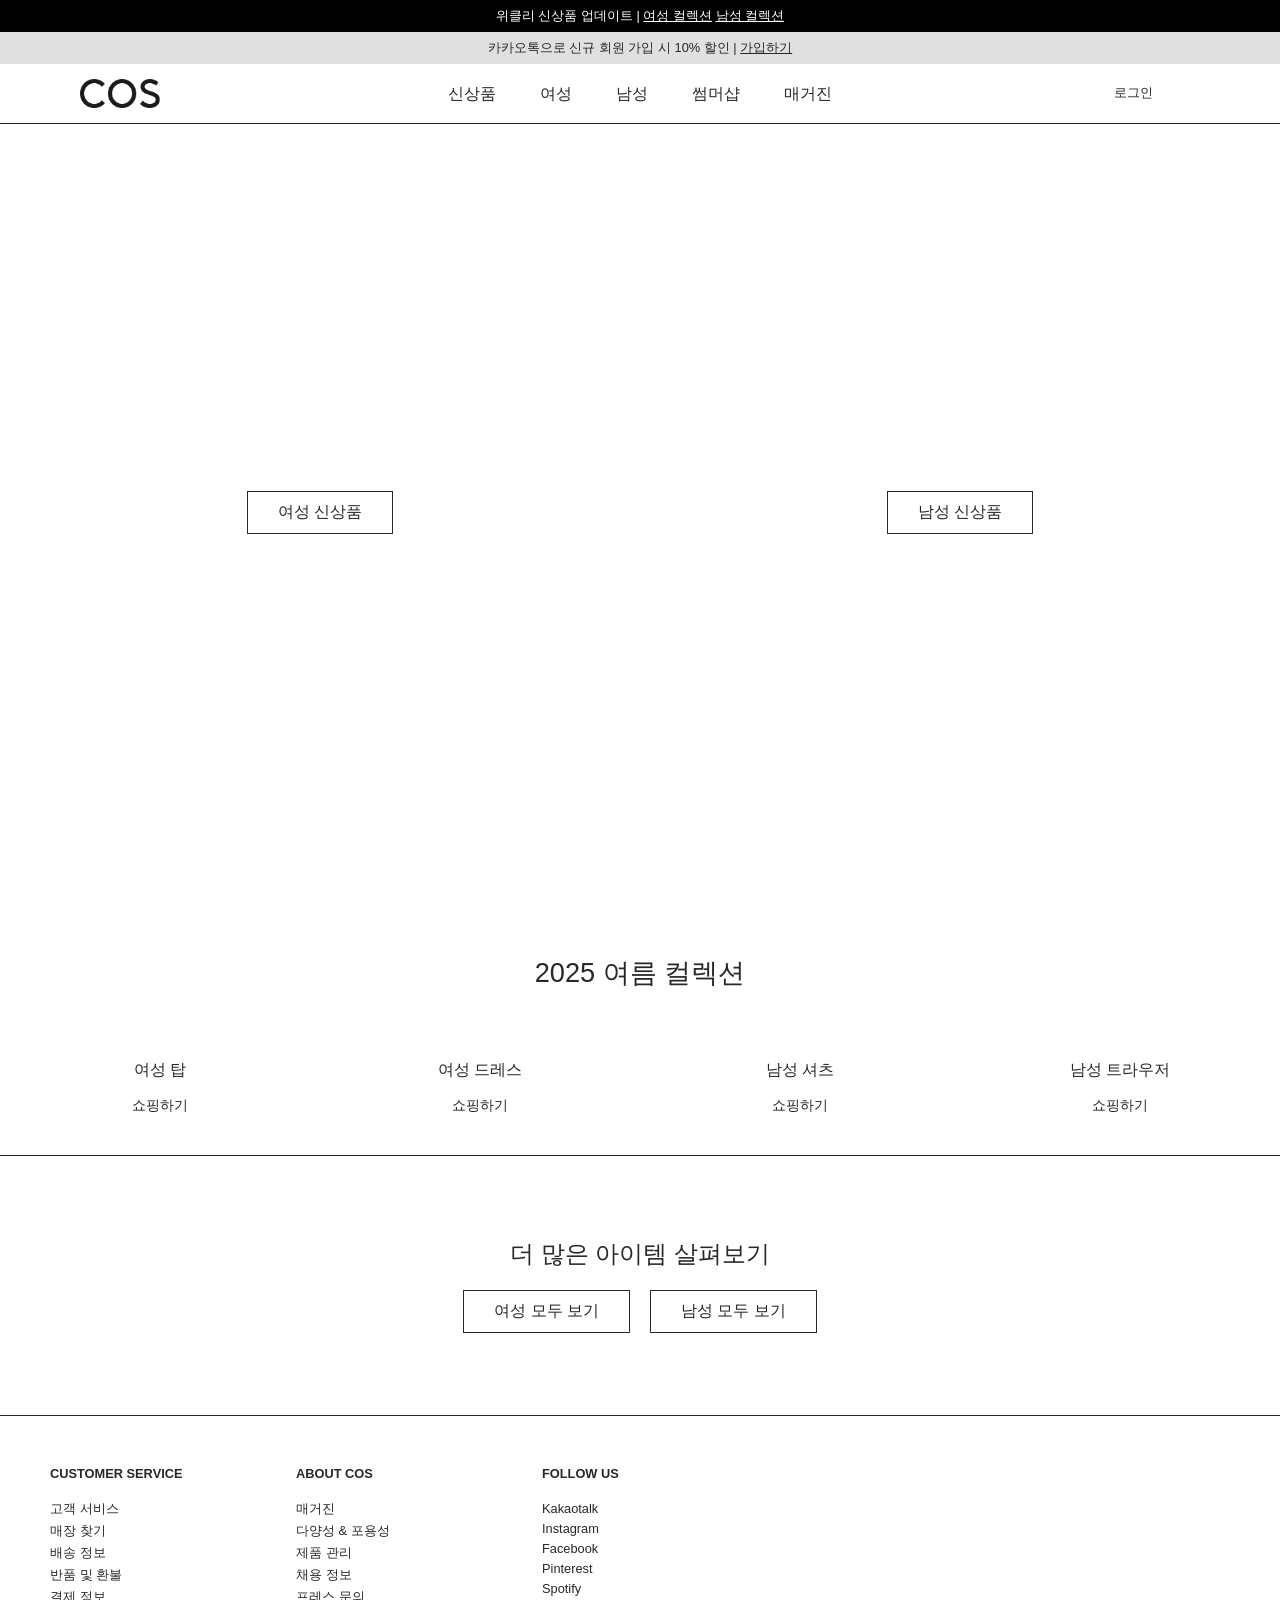
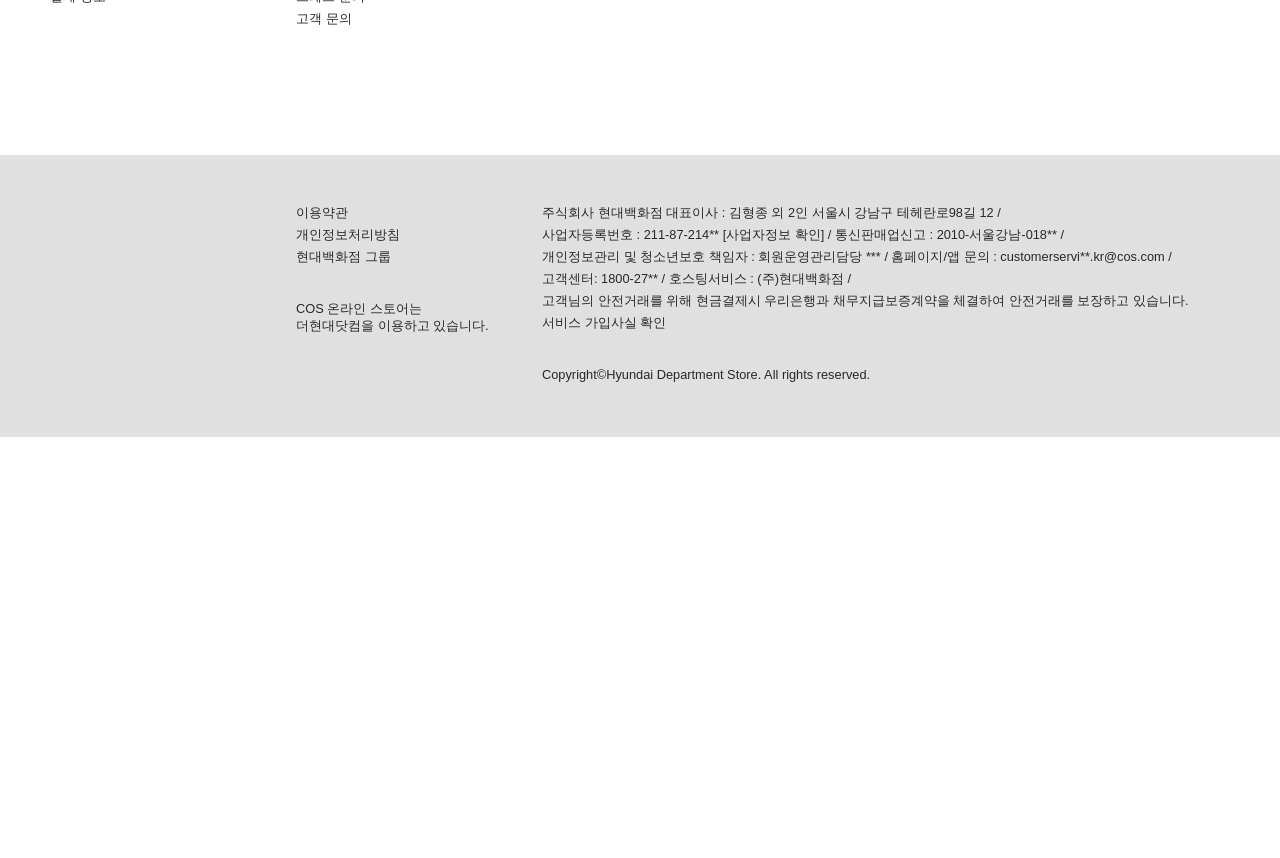
==== public/index.html @ 9f7ac6f8 "deploy" ====
<!DOCTYPE html>
<html lang="ko">
  <head>
    <meta charset="UTF-8" />
    <meta name="viewport" content="width=device-width, initial-scale=1.0" />
    <title>COS 온라인 스토어</title>
    <!-- Css -->
    <link rel="stylesheet" href="./style/style.css" />
    <link rel="stylesheet" href="./style/media.css" />
    <link
      rel="stylesheet"
      href="https://cdn.jsdelivr.net/npm/bootstrap-icons@1.10.3/font/bootstrap-icons.css"
    />
  </head>

  <body>
    <div id="wrap">
      <!-- 헤더 -->
      <header>
        <!-- 띠 배너 영역 -->
        <div id="topnav">
          <div class="topnav_t">
            <span
              >위클리 신상품 업데이트 |
              <a href="#none">여성 컬렉션</a>
              <a href="#none">남성 컬렉션</a></span
            >
            <button class="topnav_t_close"><i class="bi bi-x-lg"></i></button>
          </div>
          <div class="topnav_b">
            <span
              >카카오톡으로 신규 회원 가입 시 10% 할인 |
              <a href="#none">가입하기</a>
            </span>
            <button class="topnav_b_close"><i class="bi bi-x-lg"></i></button>
          </div>
        </div>

        <div id="nav">
          <div class="logo">
            <a href="#"><img src="./img/logo.png" alt="logo" width="94" /></a>
            <h1 class="hidden">코스</h1>
          </div>

          <!-- 메뉴 영역 -->
          <div class="nav">
            <ul>
              <li data-index="0">
                <a href="#none">신상품</a>
              </li>
              <li data-index="1">
                <a href="#none">여성</a>
              </li>
              <li data-index="2">
                <a href="#none">남성</a>
              </li>
              <li data-index="3">
                <a href="#none">썸머샵</a>
              </li>
              <li data-index="4">
                <a href="#none">매거진</a>
              </li>
            </ul>
          </div>

          <!-- 2 depth -->
          <div class="depth2-wrap">
            <div class="depth2" data-index="0">
              <div class="depth2-l">
                <div>
                  <a href="#none">의류</a>
                  <a href="#none">악세사리</a>
                </div>
                <p class="menu_memo">
                  무료배송, 무료반품 혜택과 함께 새로운 상품을 찾아보세요.
                </p>
              </div>
              <div class="depth2-r">
                <a href="#none"
                  ><img src="./img/menubg1.jpg" alt="menubg1" width="300" />
                  <p>COS 신상품을 만나보세요.</p>
                </a>
              </div>
            </div>
            <div class="depth2" data-index="1">
              <div class="depth2-l">
                <div>
                  <a href="#none">드레스</a>
                  <a href="#none">탑</a>
                  <a href="#none">트라우저&점프수트</a>
                  <a href="#none">티셔츠</a>
                  <a href="#none">셔츠&블라우스</a>
                  <a href="#none">진</a>
                  <a href="#none">니트웨어</a>
                  <a href="#none">스커트</a>
                </div>
                <p class="menu_memo">
                  무료배송, 무료반품 혜택과 함께 새로운 상품을 찾아보세요.
                </p>
              </div>
              <div class="depth2-r">
                <a href="#none">
                  <img src="./img/menubg2.jpg" alt="menubg2" width="300" />
                  <p>NEW IN: 여성 신상품</p>
                </a>
              </div>
            </div>
            <div class="depth2" data-index="2">
              <div class="depth2-l">
                <div>
                  <a href="#none">티셔츠</a>
                  <a href="#none">셔츠</a>
                  <a href="#none">트라우저</a>
                  <a href="#none">폴로 셔츠</a>
                  <a href="#none">니트웨어</a>
                  <a href="#none">진</a>
                  <a href="#none">코트 & 재킷</a>
                  <a href="#none">수트 & 테일러링</a>
                </div>
                <p class="menu_memo">
                  무료배송, 무료반품 혜택과 함께 새로운 상품을 찾아보세요.
                </p>
              </div>
              <div class="depth2-r">
                <a href="#none"
                  ><img src="./img/menubg3.jpg" alt="menubg3" width="300" />
                  <p>NEW IN: 남성 신상품</p>
                </a>
              </div>
            </div>
            <div class="depth2" data-index="3">
              <div class="depth2-l">
                <div>
                  <a href="#none">썸머 샵</a>
                  <a href="#none">리넨 컬렉션</a>
                  <a href="#none">여름 악세서리</a>
                </div>
                <p class="menu_memo">
                  무료배송, 무료반품 혜택과 함께 새로운 상품을 찾아보세요.
                </p>
              </div>
              <div class="depth2-r">
                <a href="#none"
                  ><img src="./img/menubg4.jpg" alt="menubg4" width="300" />
                  <p>여름 시즌을 위한 에센셜 스타일</p></a
                >
              </div>
            </div>
            <div class="depth2" data-index="4">
              <div class="depth2-l">
                <div>
                  <a href="#none">최신</a>
                  <a href="#none">스토리</a>
                  <a href="#none">인터뷰</a>
                  <a href="#none">장소</a>
                  <a href="#none">영감</a>
                  <a href="#none">지속가능성</a>
                </div>
                <p class="menu_memo">
                  무료배송, 무료.반품 혜택과 함께 새로운 상품을 찾아보세요
                </p>
              </div>
              <div class="depth2-r">
                <a href="#none"
                  ><img src="./img/menubg5.jpg" alt="menubg5" width="300" />
                  <p>새로운 이야기로 돌아온 COS 매거진</p>
                </a>
              </div>
            </div>
          </div>

          <!-- 글로벌 내비 -->
          <div class="gbnav">
            <a href="#none" class="gbnav-country">배송국가 : </a>
            <a href="#none"><i class="bi bi-search"></i></a>
            <button class="gbnav-login login-open">로그인</button>
            <button class="goprofile">님</button>
            <a href="#none"><i class="bi bi-heart"></i></a>
            <a href="#none"><i class="bi bi-bag"></i></a>
          </div>

          <!-- 모바일 메뉴 버튼 -->
          <button class="mo-button">
            <i class="bi bi-list"></i>
            <h1 class="hidden">메뉴</h1>
          </button>

          <!-- 모바일 메뉴 -->
          <div class="m-nav">
            <ul class="m-depth1">
              <li>
                <a href="#none" class="m-depth1-title">신상품</a>
                <div class="m-depth2-wrap">
                  <ul class="m-depth2">
                    <li><a href="#none">의류</a></li>
                    <li><a href="#none">악세사리</a></li>
                  </ul>
                </div>
              </li>
              <li>
                <a href="#none" class="m-depth1-title">여성</a>
                <div class="m-depth2-wrap">
                  <ul class="m-depth2">
                    <li><a href="#none">드레스</a></li>
                    <li><a href="#none">탑</a></li>
                    <li><a href="#none">트라우저&점프수트</a></li>
                    <li><a href="#none">티셔츠</a></li>
                    <li><a href="#none">셔츠&블라우스</a></li>
                    <li><a href="#none">진</a></li>
                    <li><a href="#none">니트웨어</a></li>
                    <li><a href="#none">스커트</a></li>
                  </ul>
                </div>
              </li>
              <li>
                <a href="#none" class="m-depth1-title">남성</a>
                <div class="m-depth2-wrap">
                  <ul class="m-depth2">
                    <li><a href="#none">티셔츠</a></li>
                    <li><a href="#none">셔츠</a></li>
                    <li><a href="#none">트라우저</a></li>
                    <li><a href="#none">폴로 셔츠</a></li>
                    <li><a href="#none">니트웨어</a></li>
                    <li><a href="#none">진</a></li>
                    <li><a href="#none">코트 & 재킷</a></li>
                    <li><a href="#none">수트 & 테일러링</a></li>
                  </ul>
                </div>
              </li>
              <li>
                <a href="#none" class="m-depth1-title">썸머샵</a>
                <div class="m-depth2-wrap">
                  <ul class="m-depth2">
                    <li><a href="#none">썸머 샵</a></li>
                    <li><a href="#none">리넨 컬렉션</a></li>
                    <li><a href="#none">여름 악세서리</a></li>
                  </ul>
                </div>
              </li>
              <li>
                <a href="#none" class="m-depth1-title">매거진</a>
                <div class="m-depth2-wrap">
                  <ul class="m-depth2">
                    <li><a href="#none">최신</a></li>
                    <li><a href="#none">스토리</a></li>
                    <li><a href="#none">인터뷰</a></li>
                    <li><a href="#none">장소</a></li>
                    <li><a href="#none">영감</a></li>
                    <li><a href="#none">지속가능성</a></li>
                  </ul>
                </div>
              </li>
            </ul>

            <ul class="m-gbnav-dep2">
              <li>
                <button class="m-login login-open">로그인</button>
                <button class="m-goprofile">님</button>
              </li>
              <li class="m-country-wrap">
                <a href="#none" class="m-country">배송국가 : </a>
              </li>
            </ul>
          </div>
        </div>
      </header>

      <!-- 섹션 -->
      <section>
        <div class="section-wrap">
          <div class="female">
            <a href="#none">여성 신상품</a>
          </div>
          <div class="male">
            <a href="#none">남성 신상품</a>
          </div>
        </div>
      </section>

      <!-- 아티클 -->
      <article>
        <div id="article_t">
          <span>2025 여름 컬렉션</span>
        </div>
        <div id="article_m">
          <a href="#none">
            <img src="./img/article1.jpg" alt="article1" width="400" />
            <span class="at_name">여성 탑</span>
            <span class="at_shopping">쇼핑하기</span>
          </a>
          <a href="#none">
            <img src="./img/article2.jpg" alt="article2" width="400" />
            <span class="at_name">여성 드레스</span>
            <span class="at_shopping">쇼핑하기</span>
          </a>
          <a href="#none">
            <img src="./img/article3.jpg" alt="article3" width="400" />
            <span class="at_name">남성 셔츠</span>
            <span class="at_shopping">쇼핑하기</span>
          </a>
          <a href="#none">
            <img src="./img/article4.jpg" alt="article4" width="400" />
            <span class="at_name">남성 트라우저</span>
            <span class="at_shopping">쇼핑하기</span>
          </a>
        </div>
        <div id="article_b">
          <span>더 많은 아이템 살펴보기</span>
          <div class="article_more">
            <a href="#none">여성 모두 보기</a>
            <a href="#none">남성 모두 보기</a>
          </div>
        </div>
      </article>

      <!-- 서비스 -->
      <div id="service">
        <div class="service-wrap">
          <h2>CUSTOMER SERVICE</h2>
          <div>
            <ul class="service-l">
              <li><a href="#none">고객 서비스</a></li>
              <li><a href="#none">매장 찾기</a></li>
              <li><a href="#none">배송 정보</a></li>
              <li><a href="#none">반품 및 환불</a></li>
              <li><a href="#none">결제 정보</a></li>
            </ul>
          </div>
        </div>

        <div class="service-wrap">
          <h2>ABOUT COS</h2>
          <div>
            <ul class="service-center">
              <li><a href="#none">매거진</a></li>
              <li><a href="#none">다양성 & 포용성</a></li>
              <li><a href="#none">제품 관리</a></li>
              <li><a href="#none">채용 정보</a></li>
              <li><a href="#none">프레스 문의</a></li>
              <li><a href="#none">고객 문의</a></li>
            </ul>
          </div>
        </div>

        <div class="service-wrap">
          <h2>FOLLOW US</h2>
          <div>
            <ul class="service-r">
              <li><a href="#none">Kakaotalk</a></li>
              <li><a href="#none">Instagram</a></li>
              <li><a href="#none">Facebook</a></li>
              <li><a href="#none">Pinterest</a></li>
              <li><a href="#none">Spotify</a></li>
            </ul>
          </div>
        </div>
      </div>

      <!-- 푸터 -->
      <footer>
        <div id="footer-logo">
          <img src="./img/footer_hd.png" width="90" alt="footer_hd" />
          <h1 class="hidden">코스</h1>
        </div>
        <ul class="footer-center">
          <li>이용약관</li>
          <li>개인정보처리방침</li>
          <li>현대백화점 그룹</li>
          <li class="hd">
            COS 온라인 스토어는<br />더현대닷컴을 이용하고 있습니다.
          </li>
        </ul>
        <ul class="footer-r">
          <li>
            주식회사 현대백화점 대표이사 : 김형종 외 2인 서울시 강남구
            테헤란로98길 12 /
          </li>
          <li>
            사업자등록번호 : 211-87-214** [사업자정보 확인] / 통신판매업신고 :
            2010-서울강남-018** /
          </li>
          <li>
            개인정보관리 및 청소년보호 책임자 : 회원운영관리담당 *** /
            홈페이지/앱 문의 : customerservi**.kr@cos.com /
          </li>
          <li>고객센터: 1800-27** / 호스팅서비스 : (주)현대백화점 /</li>
          <li>
            고객님의 안전거래를 위해 현금결제시 우리은행과 채무지급보증계약을
            체결하여 안전거래를 보장하고 있습니다.
          </li>
          <li>서비스 가입사실 확인</li>
          <li class="copyright">
            Copyright©Hyundai Department Store. All rights reserved.
          </li>
        </ul>
      </footer>
    </div>

    <!-- 메뉴 오픈 전체 영역 화이트 효과 -->
    <div class="overlay"></div>

    <!-- 로그인 팝업 -->
    <div id="login">
      <div class="login-top">
        <p>로그인 또는 회원가입</p>
        <button class="login-close">
          <i class="bi bi-x-lg"></i>
        </button>
      </div>

      <div class="login-area">
        <label for="id" class="hidden">아이디 또는 이메일</label>
        <input
          type="text"
          class="id-input"
          placeholder="아이디 또는 이메일"
          maxlength="100"
          id="id"
        />
        <label for="password" class="hidden">비밀번호</label>
        <input
          type="password"
          class="pw-input"
          placeholder="비밀번호"
          maxlength="30"
          id="password"
        />
        <a href="#none" class="login-button">로그인</a>
        <a href="#none" class="join-button">회원가입</a>
        <div class="found">
          <a href="#none">아이디 찾기</a>
          <a href="#none">비밀번호 찾기</a>
        </div>
      </div>

      <div class="snslogin-area">
        <p class="kakaologin-ment">
          카카오 계정을 연동해 간편하게 로그인해보세요.
        </p>
        <a id="kakaologin" href="javascript:loginWithKakao()">
          <span class="kakaoicon"></span>
          <span> 카카오 로그인 </span>
        </a>
        <p class="snslogin-ment">
          COS 온라인 스토어는 더현대닷컴이 운영·제공하는 사이트로 기존 회원은
          더현대닷컴 아이디와 비밀번호로 바로 이용 가능합니다.
        </p>
        <a href="#none" class="order">비회원 주문조회</a>
      </div>
    </div>

    <div id="profile">
      <div class="profile-top">
        <p>프로필</p>
        <button class="profile-close">
          <i class="bi bi-x-lg"></i>
        </button>
      </div>
      <div class="profile-nickname"></div>
      <a href="#" class="profile-address">주소</a>
      <a href="#" class="profile-size">사이즈</a>
      <a href="#" class="profile-email-wrap">
        <p class="profile-email-t">이메일</p>
        <p class="profile-email"></p>
      </a>
      <a href="#" class="profile-phone">전화번호</a>
      <a href="#" class="profile-pw-wrap">
        <p class="profile-pw-t">비밀번호</p>
        <p class="profile-pw">···········</p>
      </a>
      <div class="profile-update-t">
        고객님의 정보를 수정하려면 정보를 클릭하여 업데이트하세요.
      </div>
      <div class="progfile-logout">
        <a href="javascript:logoutWithKakao()">로그아웃</a>
        <a href="#">계정 삭제</a>
      </div>
    </div>

    <!-- 스크립트 -->
    <script src="https://code.jquery.com/jquery-3.7.1.min.js"></script>
    <script src="./js/script.js"></script>
    <script src="./js/geolocation.js"></script>
    <script
      src="https://t1.kakaocdn.net/kakao_js_sdk/2.7.5/kakao.min.js"
      integrity="sha384-dok87au0gKqJdxs7msEdBPNnKSRT+/mhTVzq+qOhcL464zXwvcrpjeWvyj1kCdq6"
      crossorigin="anonymous"
    ></script>
    <script src="./js/loginout.js"></script>
    <script src="./js/config.js"></script>

    <script>
      // SDK 초기화
      Kakao.init(KAKAO_JS_KEY);

      function loginWithKakao() {
        Kakao.Auth.authorize({
          redirectUri: KAKAO_REDIRECT_URI,
          scope: "profile_nickname,profile_image,account_email",
        });
      }
    </script>
  </body>
</html>
---- public/style/style.css ----
@charset "utf-8";

@import url("https://fonts.googleapis.com/css2?family=Noto+Sans+KR:wght@350;600&display=swap");

/* 리셋 */
html {
  font-family: "Noto Sans KR", sans-serif;
  font-weight: 350;
  overflow-y: scroll;
  overflow-x: hidden;
  background-color: white;
}

html.m-open {
  overflow: hidden;
  overscroll-behavior: none;
}

* {
  padding: 0;
  margin: 0;
  box-sizing: border-box;
}

body {
  margin: 0;
  padding: 0;
  color: #282828;
  font-size: 1rem;
}

ul,
li {
  list-style: none;
}

a {
  color: #282828;
  text-decoration: none;
}

button {
  all: unset;
  cursor: pointer;
  box-sizing: border-box;
}

.hidden {
  display: none;
}

/* 헤더 */
header {
  width: 100%;
}

.topnav_t {
  width: 100%;
  height: 34px;
  font-size: 0.9rem;
  background-color: black;
  color: white;
  display: flex;
  align-items: center;
  justify-content: center;
  gap: 5px;
  position: relative;
}

.topnav_t span a {
  color: white;
  text-decoration: underline;
}

.topnav_t_close {
  position: absolute;
  top: 50%;
  right: 1%;
  transform: translateY(-50%);
}

.topnav_b {
  width: 100%;
  height: 34px;
  font-size: 0.9rem;
  background-color: #e0e0e0;
  display: flex;
  align-items: center;
  justify-content: center;
  gap: 5px;
  position: relative;
}

.topnav_b span a {
  text-decoration: underline;
}

.topnav_b_close {
  position: absolute;
  top: 50%;
  right: 1%;
  transform: translateY(-50%);
}

/* 메뉴 영역 */
#nav {
  z-index: 4;
  position: relative;
  width: 100%;
  height: 70px;
  display: flex;
  align-items: center;
  justify-content: space-between;
  background-color: white;
  padding: 0 7rem 0 7rem;
  border-bottom: 1px solid #282828;
}

#nav.active {
  border-bottom: 1px solid rgb(255, 255, 255);
}

#nav.fixed {
  position: fixed !important;
  top: 0;
  left: 0;
}

.logo {
  display: flex;
  align-items: center;
  justify-content: center;
}

.logo a {
  display: block;
  display: flex;
  align-items: center;
  justify-content: center;
}

.nav {
  position: absolute;
  top: 50%;
  left: 50%;
  transform: translate(-50%, -50%);
}

.nav > ul {
  display: flex;
}

.nav > ul > li > a {
  display: block;
  padding: 1.3125rem 1.5625rem;
  font-size: 1.2rem;
}

.nav > ul > li:hover > a {
  color: #a0a0a0;
}

/* 2뎁스 메뉴 */
.depth2-wrap {
  position: absolute;
  top: 70px;
  left: 0;
  width: 100%;
  overflow: hidden;
  transition: height 0.5s ease, opacity 0.5s ease;
  opacity: 0;
  visibility: hidden;
  height: 0;
}

.depth2-wrap.active {
  opacity: 1;
  visibility: visible;
  height: 450px;
}

.depth2 {
  z-index: 999;
  position: absolute;
  top: 0;
  left: 0;
  width: 100%;
  height: 450px;
  background-color: white;
  border-bottom: 1px solid #282828;
  transition: opacity 0.5s ease;
  opacity: 0;
  visibility: hidden;
  padding: 3rem 7rem;
  display: flex;
  align-items: center;
  justify-content: space-between;
}

.depth2.active {
  opacity: 1;
  visibility: visible;
}

.depth2 .depth2-l {
  height: 100%;
  display: flex;
  flex-direction: column;
  justify-content: space-between;
}

.depth2 .depth2-l div a {
  padding-bottom: 15px;
  display: block;
  font-size: 0.9rem;
}

.depth2 .depth2-l div a:hover {
  color: #a0a0a0 !important;
}

.depth2 .depth2-l .menu_memo {
  color: #b89977;
  font-size: 0.8rem;
}

.depth2 .depth2-r {
  height: 100%;
}

.depth2 .depth2-r a {
  display: flex;
  align-items: center;
  justify-content: center;
  flex-direction: column;
  gap: 20px;
  font-size: 0.8rem;
}

/* 메뉴 오픈 전체 영역 화이트 효과 */
.overlay {
  width: 100%;
  height: 100vh;
  background-color: rgba(255, 255, 255, 0.881);
  position: fixed;
  top: 0;
  left: 0;
  transition: all 0.3s ease-in;
  opacity: 0;
  visibility: hidden;
}

.overlay.active {
  opacity: 1;
  visibility: visible;
}

.overlay.loginprofile-active {
  opacity: 1;
  visibility: visible;
  z-index: 99;
}

/* 로그인 영역 */
.gbnav {
  display: flex;
  align-items: center;
  justify-content: center;
  gap: 20px;
}

.gbnav a,
.gbnav .gbnav-login,
.goprofile {
  font-size: 0.9rem;
}

.gbnav a:hover,
.gbnav .gbnav-login:hover,
.goprofile:hover {
  color: #a0a0a0;
}

.goprofile {
  display: none;
}

/* 위치 정보 */
.gbnav-country {
  display: none;
}

.mo-button,
.m-nav {
  display: none;
}

/* 섹션 메인 이미지 영역*/
section {
  width: 100%;
  height: calc(100vh - 138px);
}

.section-wrap {
  display: flex;
  width: 100%;
  height: 100%;
}

section .section-wrap .female {
  width: 50%;
  height: 100%;
  background-image: url(../img/section1.jpg);
  background-position: top;
  background-repeat: no-repeat;
  background-size: cover;
  display: flex;
  align-items: center;
  justify-content: center;
}

section .section-wrap .male {
  width: 50%;
  height: 100%;
  background-image: url(../img/section2.jpg);
  background-position: top;
  background-repeat: no-repeat;
  background-size: cover;
  display: flex;
  align-items: center;
  justify-content: center;
}

section .section-wrap .female a,
section .section-wrap .male a {
  text-decoration: none;
  padding: 10px 30px;
  background-color: white;
  border: 1px solid rgb(40, 40, 40);
}

section .female a:hover,
section .male a:hover {
  background-color: rgba(255, 255, 255, 0.571);
}

/* 아티클 */
article {
  width: 100%;
  height: auto;
  display: flex;
  flex-direction: column;
}

#article_t {
  width: 100%;
  height: 145px;
  display: flex;
  align-items: center;
  justify-content: center;
  font-size: 2rem;
}

#article_m {
  width: 100%;
  height: auto;
  display: grid;
  grid-template-columns: repeat(4, 1fr);
  gap: 20px;
  padding: 0 10px 40px 10px;
}

#article_m a {
  display: block;
  text-decoration: none;
  display: flex;
  flex-direction: column;
  align-items: center;
  justify-content: center;
  gap: 15px;
}

#article_m a img {
  width: 100%;
}

.at_shopping {
  font-size: 0.9rem;
}

.at_shopping:hover {
  color: #e0e0e0;
}

#article_b {
  border-top: 1px solid #282828;
  width: 100%;
  height: 260px;
  display: flex;
  flex-direction: column;
  align-items: center;
  justify-content: center;
  gap: 20px;
}

#article_b span {
  font-size: 1.5rem;
}

.article_more {
  display: flex;
  align-items: center;
  justify-content: center;
  gap: 20px;
}

.article_more a {
  text-decoration: none;
  padding: 10px 30px;
  background-color: white;
  border: 1px solid #282828;
}

.article_more a:hover {
  background-color: #e0e0e0;
}

/* 서비스 */
#service {
  border-top: 1px solid #282828;
  padding: 50px 0 0 50px;
  width: 100%;
  height: 300px;
  display: flex;
}

.service-wrap {
  width: 20%;
}

.service-wrap h2 {
  padding-bottom: 20px;
  font-size: 0.8rem;
  font-weight: bold;
}

#service ul li a {
  display: block;
  padding-bottom: 5px;
  font-size: 0.8rem;
  text-decoration: none;
  white-space: nowrap;
}

#service ul li:hover a {
  color: #a0a0a0;
}

/* 푸터 */
footer {
  width: 100%;
  height: auto;
  display: flex;
  background-color: #e0e0e0;
  padding: 50px 0 50px 50px;
}

footer #footer-logo,
.footer-center {
  width: 20%;
}

footer ul li {
  font-size: 0.8rem;
  padding-bottom: 5px;
}

.hd {
  padding-top: 30px;
}

.copyright {
  padding-top: 30px;
}

/* 로그인 모달 */
#login {
  width: 400px;
  height: 100vh;
  background-color: white;
  z-index: 999;
  position: fixed;
  top: 0;
  right: 0;
  flex-direction: column;
  display: none;
  padding: 15px;
  font-size: 0.9rem;
}

#login.active {
  display: flex;
}

.login-top {
  width: 100%;
  display: flex;
  align-items: center;
  justify-content: space-between;
  margin-bottom: 50px;
}

.login-top p {
  font-weight: bold;
}

.login-area {
  width: 100%;
  margin-bottom: 30px;
}

.login-area .id-input,
.login-area .pw-input {
  width: 100%;
  height: 55px;
  border: 1px solid #282828;
  padding: 10px;
  outline: none;
  appearance: none;
  -webkit-appearance: none;
  -moz-appearance: none;
  box-sizing: border-box;
}

.login-area .pw-input {
  border-top: unset;
  margin-bottom: 20px;
}

.login-area .id-input::placeholder,
.login-area .pw-input::placeholder {
  color: #282828;
  opacity: 1;
  font-size: 0.9rem;
}

.login-area .login-button,
.login-area .join-button {
  display: block;
  width: 100%;
  height: 50px;
  border: 1px solid #282828;
  line-height: 50px;
  text-align: center;
  margin-bottom: 20px;
}

.login-area .login-button:hover,
.login-area .join-button:hover {
  background-color: #282828;
  color: white;
}

.login-area .found a {
  font-size: 0.8rem;
  display: inline-block;
  text-decoration: underline;
  text-underline-offset: 4px;
  color: #747474;
}

.login-area .found a:first-child {
  margin-right: 10px;
}

.snslogin-area {
  width: 100%;
}

.kakaologin-ment {
  text-align: center;
  margin-bottom: 25px;
}

#kakaologin {
  display: block;
  width: 100%;
  height: 50px;
  line-height: 50px;
  margin-bottom: 20px;
  background-color: #fee500;
  display: flex;
  align-items: center;
  justify-content: center;
  gap: 5px;
}

.kakaoicon {
  display: inline-block;
  background-image: url(https://image.thehyundai.com/cos/hyundai/2025/5/sns/KR_Talk.svg);
  background-size: contain;
  width: 16px;
  height: 16px;
}

.snslogin-ment {
  margin-bottom: 20px;
}

.order {
  font-size: 0.8rem;
  display: inline-block;
  text-decoration: underline;
  text-underline-offset: 4px;
  color: #747474;
}

/* 프로필 모달 */
#profile {
  width: 400px;
  height: 100vh;
  background-color: white;
  z-index: 999;
  position: fixed;
  top: 0;
  right: 0;
  flex-direction: column;
  display: none;
  padding: 15px;
  font-size: 0.9rem;
}

#profile.active {
  display: flex;
}

.profile-top {
  width: 100%;
  display: flex;
  align-items: center;
  justify-content: space-between;
  margin-bottom: 50px;
}

.profile-top p {
  font-weight: bold;
}

.profile-nickname {
  margin-bottom: 30px;
}

#profile > a {
  display: block;
  margin-bottom: 20px;
}

.profile-address,
.profile-size,
.profile-email-t,
.profile-phone,
.profile-pw-t {
  color: #747474;
}

.profile-email-t {
  margin-bottom: 10px;
}

.profile-update-t {
  padding: 10px;
  font-size: 0.7rem;
  width: 100%;
  height: 50px;
  background-color: #ffd8d6;
  margin-bottom: 20px;
}

.progfile-logout a {
  display: block;
  font-size: 0.8rem;
  text-decoration: underline;
  text-underline-offset: 4px;
  color: #747474;
  margin-bottom: 50px;
}
---- public/style/media.css ----
@media (max-width: 1280px) {
  .topnav_t,
  .topnav_b {
    height: 32px;
    font-size: 0.8rem;
  }

  #nav {
    height: 60px;
    padding: 0 5rem;
  }

  .logo a img {
    width: 80px;
  }

  .nav > ul > li > a {
    padding: 1.0625rem 1.375rem;
    font-size: 1rem;
  }

  .depth2-wrap {
    top: 60px;
  }

  .depth2 {
    padding: 3rem 5rem;
  }

  .gbnav {
    gap: 17px;
  }

  .gbnav a,
  .gbnav .gbnav-login,
  .goprofile {
    font-size: 0.8rem;
  }

  section {
    height: calc(100vh - 124px);
  }

  section .section-wrap .female a,
  section .section-wrap .male a {
    font-size: 1rem;
  }

  #article_t {
    font-size: 1.7rem;
  }

  #service {
    height: 340px;
  }
}

@media (max-width: 1080px) {
  footer ul li {
    font-size: 0.7rem;
  }
}

@media (max-width: 1024px) {
  .m-nav {
    overflow-y: auto;
  }

  #nav {
    height: 50px;
    padding: 0 15px;
  }

  .topnav_t_close,
  .topnav_b_close {
    right: 15px;
  }

  #nav .nav {
    display: none;
  }

  .depth2-wrap {
    display: none;
  }

  .gbnav-country,
  .gbnav-login {
    display: none !important;
  }

  .gbnav {
    position: absolute;
    right: 50px;
    gap: 20px;
  }

  .mo-button {
    display: block;
  }

  .mo-button .bi-list:hover {
    color: #a0a0a0;
  }

  .mo-button.active .bi-list::before {
    content: "\f659";
  }

  .m-nav {
    z-index: 2;
    width: 100%;
    height: calc(100vh - 112px);
    background-color: white;
    position: absolute;
    top: 50px;
    left: 0;
    display: none;
    flex-direction: column;
    justify-content: space-between;
    gap: 250px;
    border-bottom: 1px solid #282828;
    transition: height 0.3s ease-in;
    overflow-y: auto;
    -webkit-overflow-scrolling: touch;
  }

  .m-nav.active {
    display: flex !important;
  }

  .m-depth1 > li {
    font-size: 0.8rem;
    padding: 15px;
    cursor: pointer;
    border-bottom: 1px solid #e0e0e0;
  }

  .m-depth1-title {
    display: block;
    position: relative;
  }

  .m-depth1-title:hover {
    color: #a0a0a0;
  }

  .m-depth1 > li > a::after {
    content: "\F4FE";
    font-family: "bootstrap-icons";
    position: absolute;
    right: 0;
  }

  .m-depth1 > li.active > a::after {
    content: "\F2EA";
  }

  .m-depth1 > li.active .m-depth2-wrap {
    max-height: 308px;
  }

  .m-depth2-wrap {
    max-height: 0;
    overflow: hidden;
    transition: max-height 0.4s ease;
  }

  .m-depth2 {
    padding: 20px 0;
  }

  .m-depth2 li a {
    display: block;
    padding-bottom: 15px;
  }

  .m-depth2 li a:hover {
    color: #a0a0a0;
  }

  .m-depth2 li:last-child a {
    padding-bottom: unset;
  }

  /* 모바일용 글로벌 메뉴 */
  .m-gbnav-dep2 li {
    border-top: 1px solid #e0e0e0;
  }

  .m-login {
    width: 100%;
    display: block;
    font-size: 0.8rem;
    padding: 15px;
  }

  .m-goprofile {
    display: none;
    width: 100%;
    font-size: 0.8rem;
    padding: 15px;
  }

  .m-gbnav-dep2 li a {
    width: 100%;
    display: block;
    font-size: 0.8rem;
    padding: 15px;
  }

  .m-country-wrap {
    display: none;
  }

  section {
    height: calc(100vh - 114px);
    overflow: hidden;
    position: relative;
  }

  .section-wrap {
    transition: transform 0.6s ease-in-out;
    will-change: transform;
  }

  section .section-wrap .female,
  section .section-wrap .male {
    flex-shrink: 0;
    width: 100vw;
    align-items: flex-end;
    padding-bottom: 60px;
    cursor: pointer;
  }

  #article_m {
    grid-template-columns: 1fr 1fr;
    grid-template-rows: 1fr 1fr;
    padding: 0 20px 40px 20px;
  }

  #article_b {
    height: 300px;
  }

  #service {
    flex-direction: column;
    padding: 0;
    height: auto;
  }

  #service .service-wrap {
    width: 100%;
    padding: 15px;
    border-bottom: 1px solid;
    position: relative;
    cursor: pointer;
  }

  #service .service-wrap:last-child {
    border-bottom: unset;
  }

  .service-wrap h2 {
    position: relative;
    padding-bottom: unset;
  }

  .service-wrap h2:hover {
    color: #a0a0a0;
  }

  .service-wrap h2::after {
    content: "\F4FE";
    font-family: "bootstrap-icons";
    position: absolute;
    right: 0;
  }

  .service-wrap.active h2::after {
    content: "\F2EA";
  }

  .service-wrap div {
    max-height: 0;
    overflow: hidden;
    transition: all 0.4s ease;
  }

  .service-wrap.active div {
    max-height: 241px;
  }

  .service-wrap ul {
    padding: 20px 0;
  }

  .service-wrap ul li a {
    padding-bottom: 15px !important;
  }

  .service-wrap ul li:last-child a {
    padding-bottom: 0 !important;
  }

  footer #footer-logo,
  .footer-center {
    width: 100%;
  }

  footer {
    flex-direction: column;
    padding: 15px;
    gap: 20px;
  }

  footer ul li {
    font-size: 0.8rem;
  }

  .footer-center li {
    display: inline-block;
  }

  .footer-center li.hd {
    display: block;
    padding-top: 5px;
  }

  .copyright {
    padding-top: 20px;
  }

  #login,
  #profile {
    width: 100%;
  }
}

@media (max-width: 768px) {
  .topnav_t,
  .topnav_b {
    font-size: 0.7rem;
  }

  footer ul li {
    font-size: 0.7rem;
  }

  #article_b span {
    font-size: 1rem;
  }

  .article_more {
    flex-direction: column;
    gap: 10px;
    font-size: 0.8rem;
  }
}
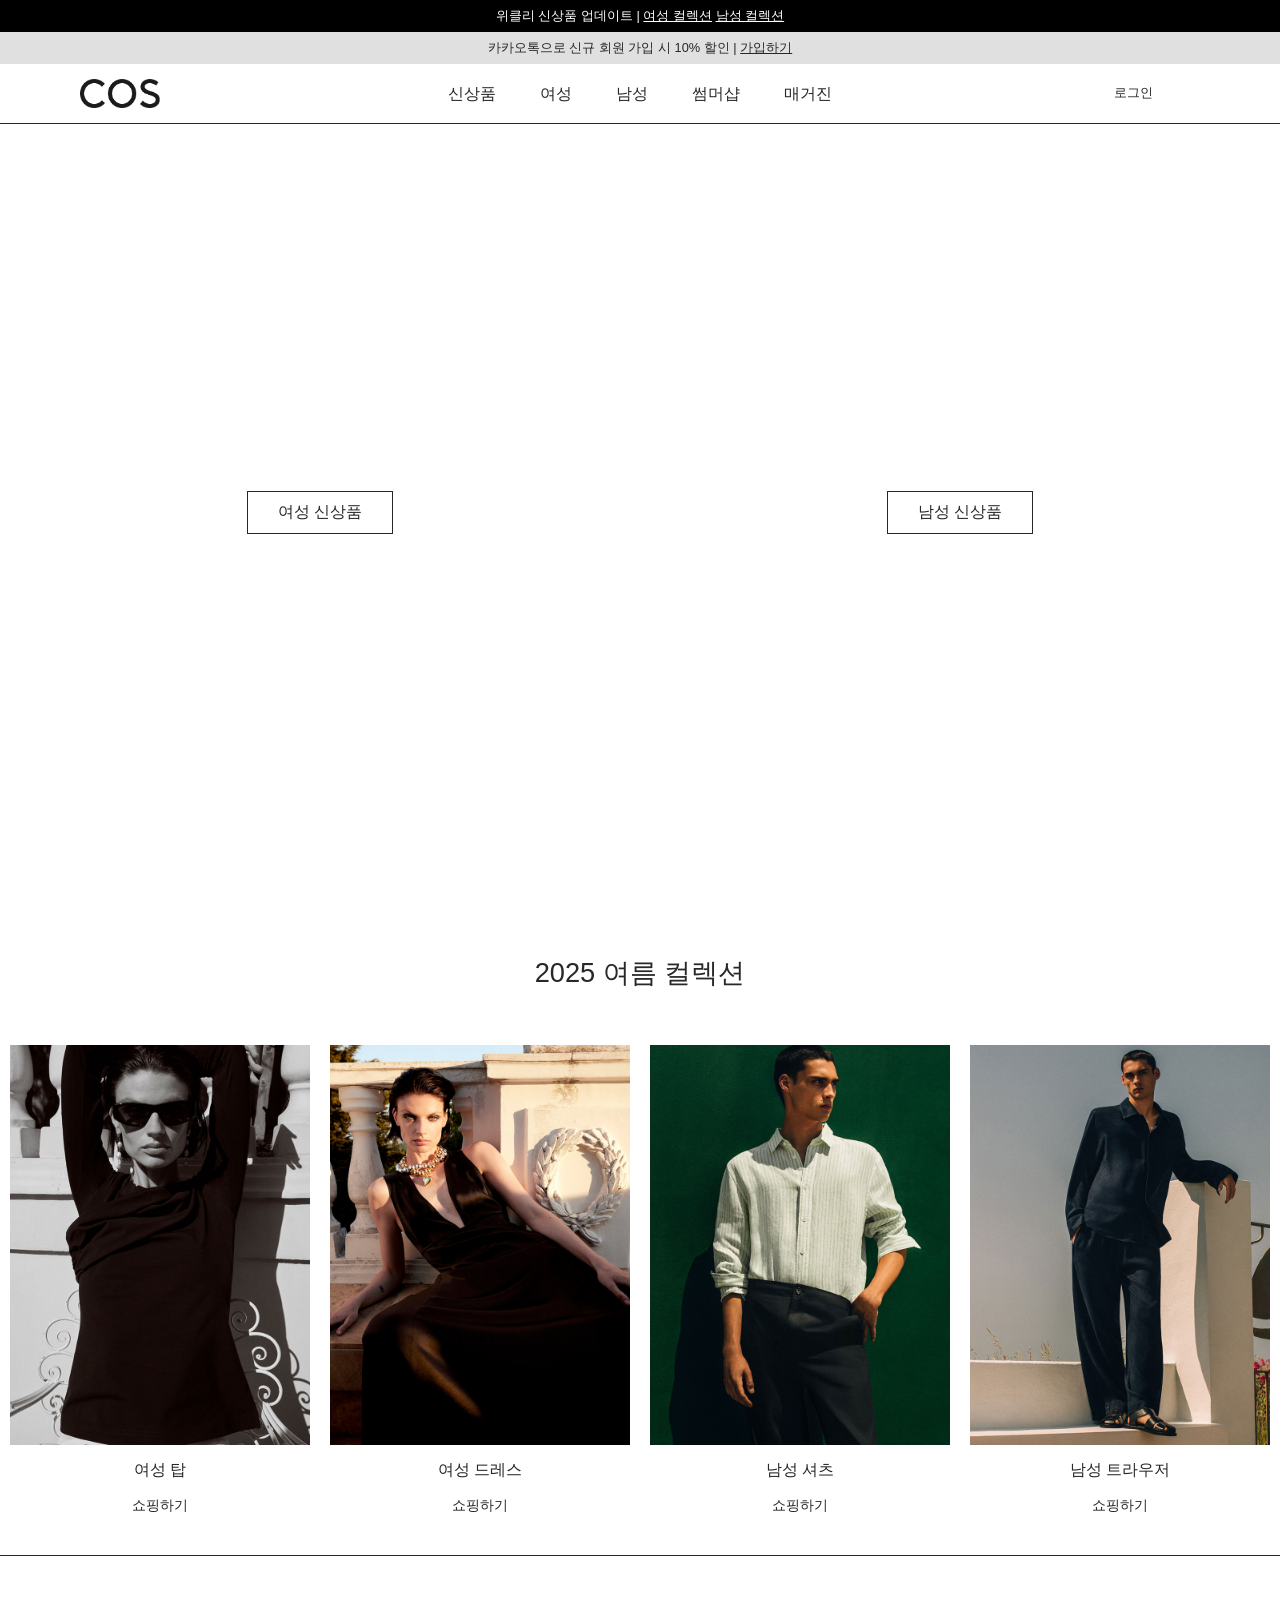
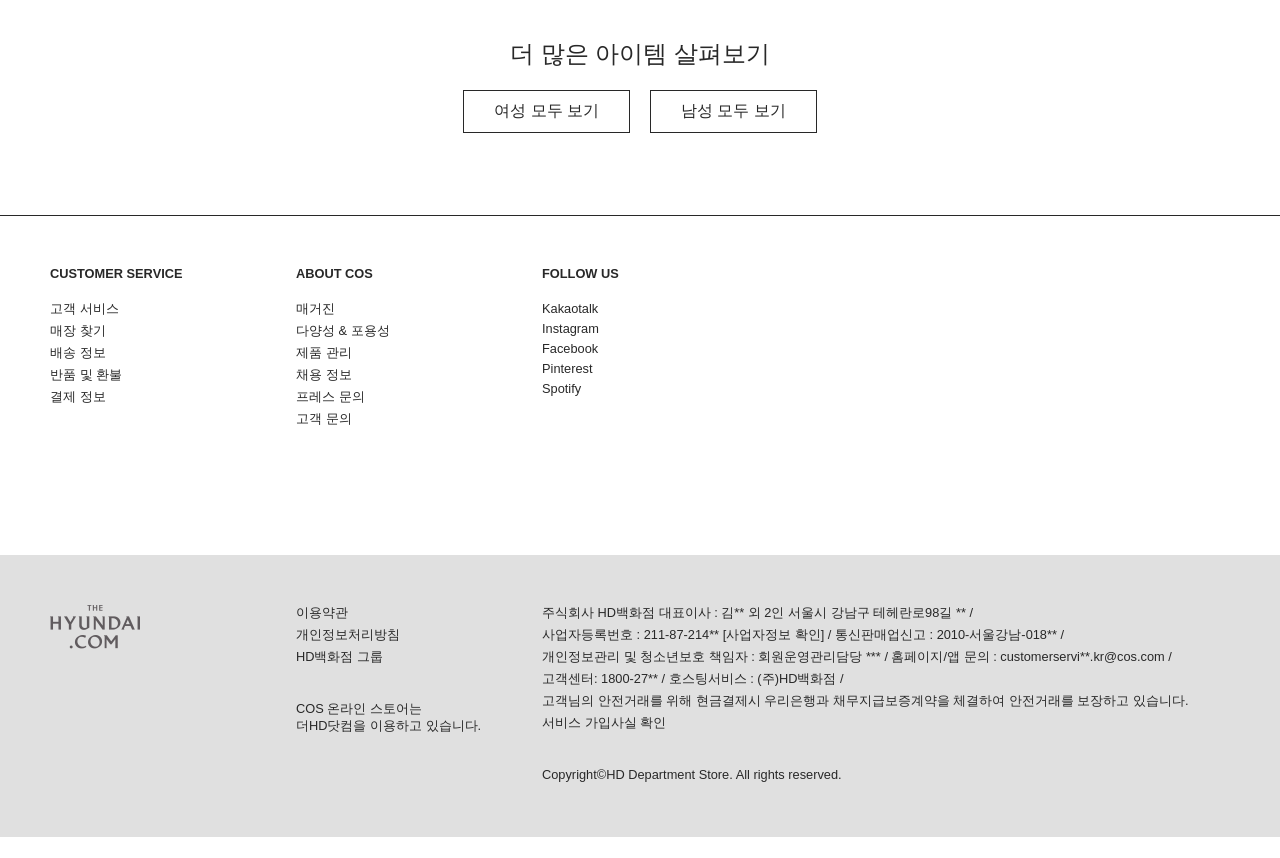
==== commit b99fc0fc: "푸터 정보 수정" ====
--- a/public/index.html
+++ b/public/index.html
@@ -365,15 +365,15 @@
         <ul class="footer-center">
           <li>이용약관</li>
           <li>개인정보처리방침</li>
-          <li>현대백화점 그룹</li>
+          <li>HD백화점 그룹</li>
           <li class="hd">
-            COS 온라인 스토어는<br />더현대닷컴을 이용하고 있습니다.
+            COS 온라인 스토어는<br />더HD닷컴을 이용하고 있습니다.
           </li>
         </ul>
         <ul class="footer-r">
           <li>
-            주식회사 현대백화점 대표이사 : 김형종 외 2인 서울시 강남구
-            테헤란로98길 12 /
+            주식회사 HD백화점 대표이사 : 김** 외 2인 서울시 강남구
+            테헤란로98길 ** /
           </li>
           <li>
             사업자등록번호 : 211-87-214** [사업자정보 확인] / 통신판매업신고 :
@@ -383,14 +383,14 @@
             개인정보관리 및 청소년보호 책임자 : 회원운영관리담당 *** /
             홈페이지/앱 문의 : customerservi**.kr@cos.com /
           </li>
-          <li>고객센터: 1800-27** / 호스팅서비스 : (주)현대백화점 /</li>
+          <li>고객센터: 1800-27** / 호스팅서비스 : (주)HD백화점 /</li>
           <li>
             고객님의 안전거래를 위해 현금결제시 우리은행과 채무지급보증계약을
             체결하여 안전거래를 보장하고 있습니다.
           </li>
           <li>서비스 가입사실 확인</li>
           <li class="copyright">
-            Copyright©Hyundai Department Store. All rights reserved.
+            Copyright©HD Department Store. All rights reserved.
           </li>
         </ul>
       </footer>
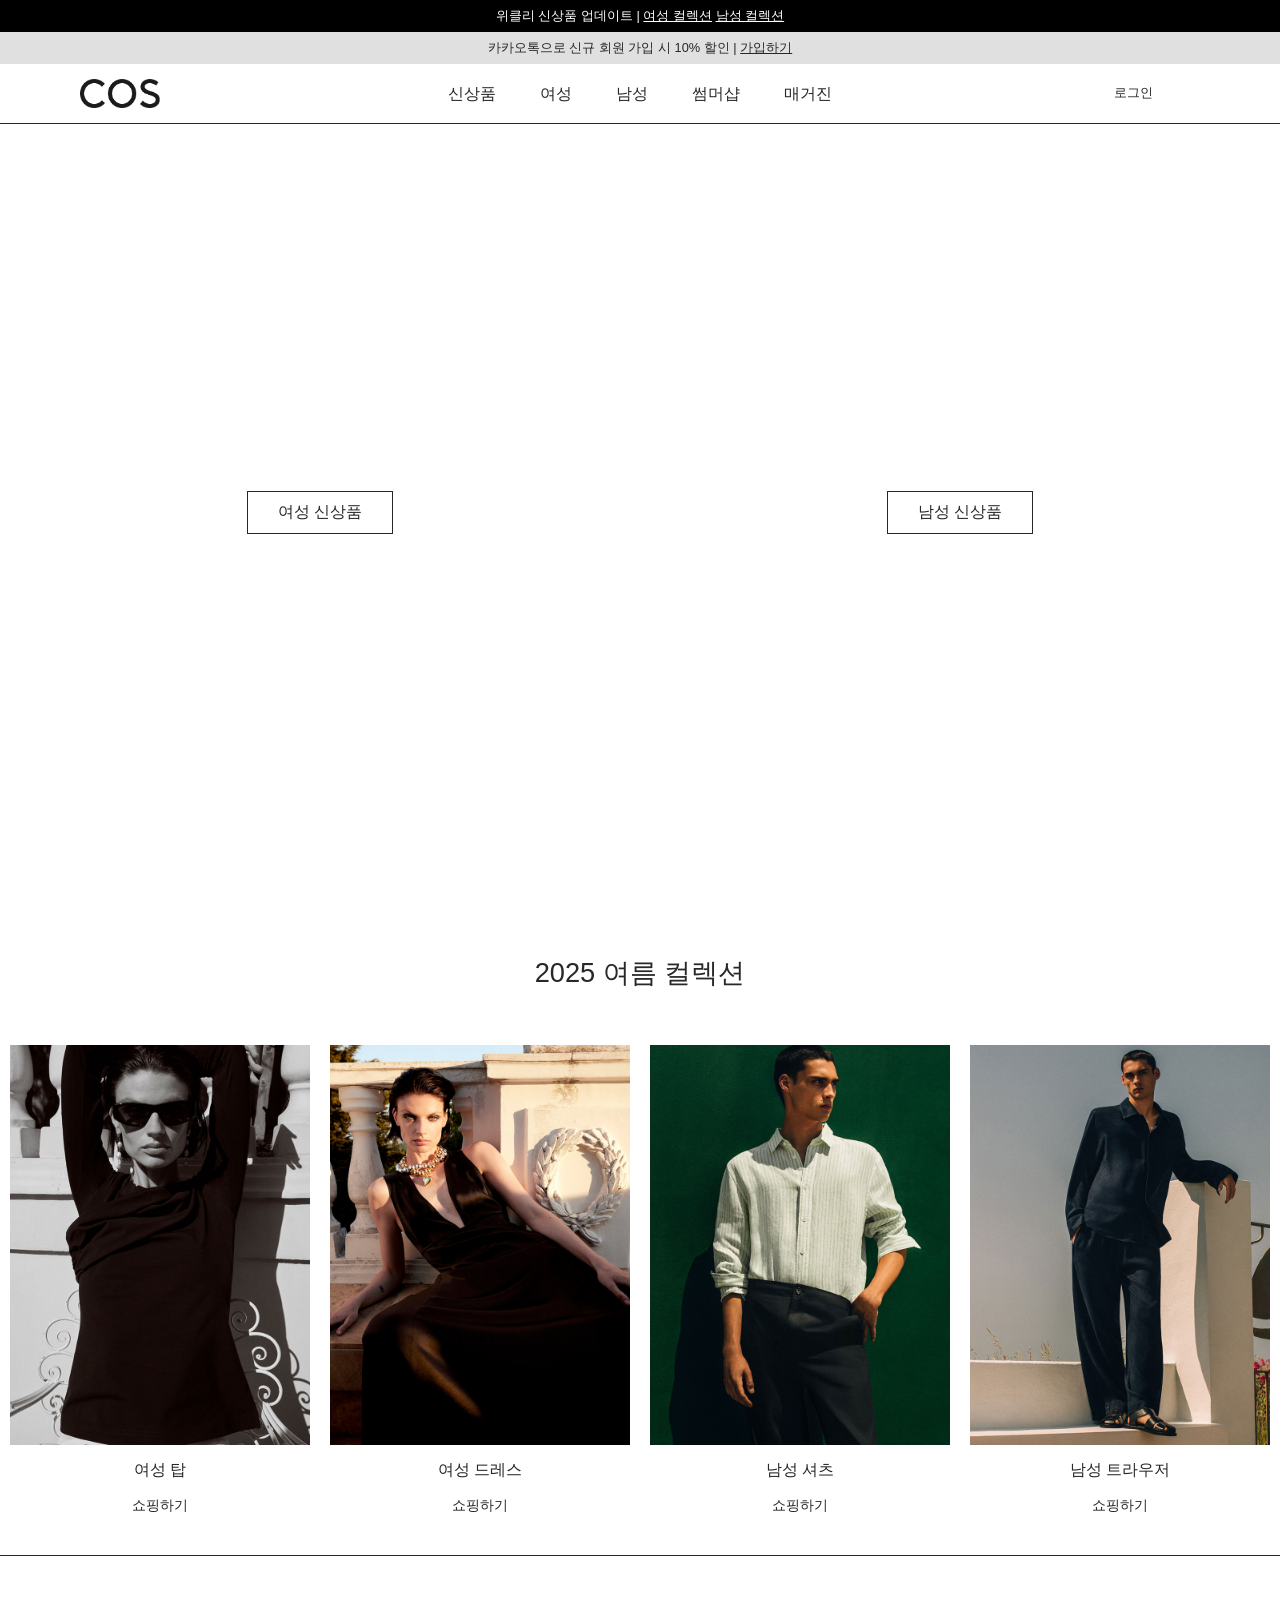
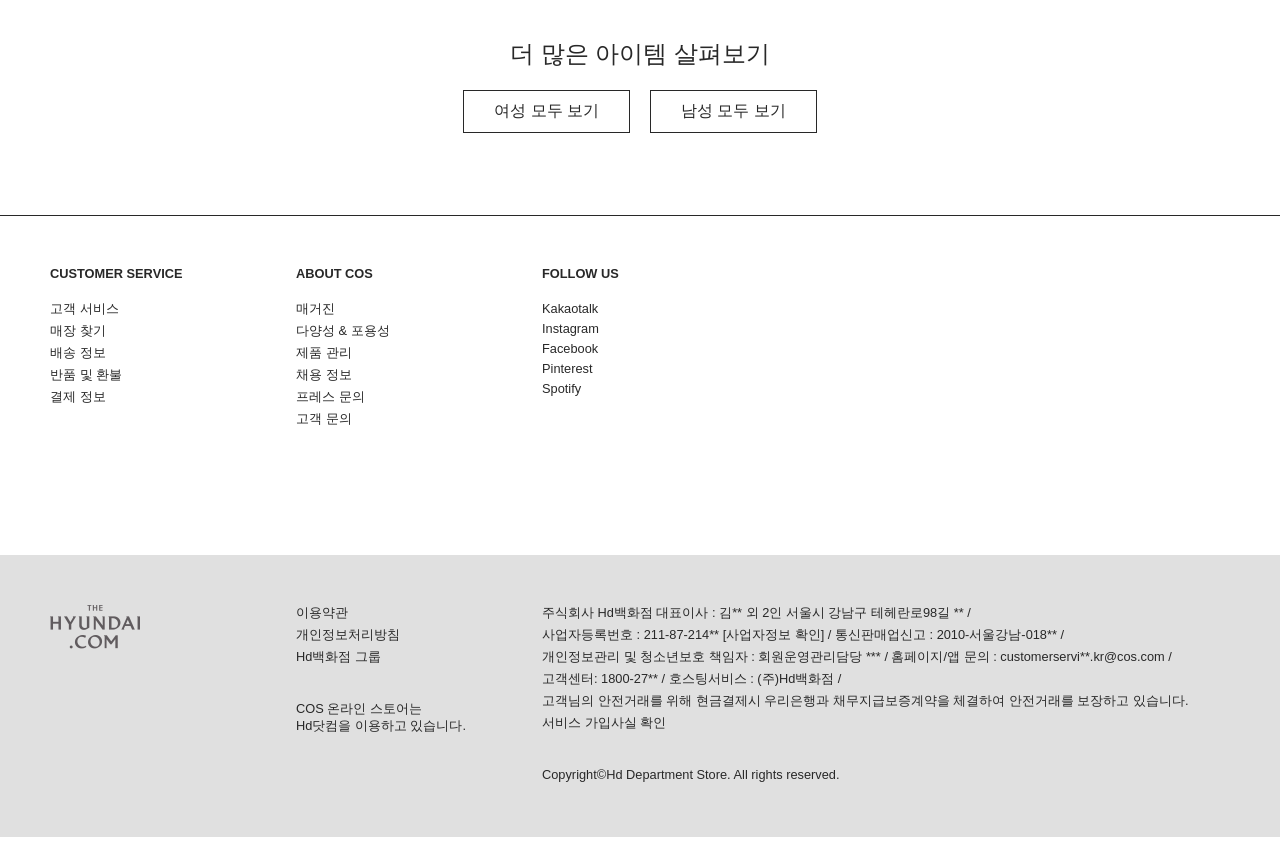
==== commit fc9b881a: "푸터 정보 수정2" ====
--- a/public/index.html
+++ b/public/index.html
@@ -365,14 +365,14 @@
         <ul class="footer-center">
           <li>이용약관</li>
           <li>개인정보처리방침</li>
-          <li>HD백화점 그룹</li>
+          <li>Hd백화점 그룹</li>
           <li class="hd">
-            COS 온라인 스토어는<br />더HD닷컴을 이용하고 있습니다.
+            COS 온라인 스토어는<br />Hd닷컴을 이용하고 있습니다.
           </li>
         </ul>
         <ul class="footer-r">
           <li>
-            주식회사 HD백화점 대표이사 : 김** 외 2인 서울시 강남구
+            주식회사 Hd백화점 대표이사 : 김** 외 2인 서울시 강남구
             테헤란로98길 ** /
           </li>
           <li>
@@ -383,14 +383,14 @@
             개인정보관리 및 청소년보호 책임자 : 회원운영관리담당 *** /
             홈페이지/앱 문의 : customerservi**.kr@cos.com /
           </li>
-          <li>고객센터: 1800-27** / 호스팅서비스 : (주)HD백화점 /</li>
+          <li>고객센터: 1800-27** / 호스팅서비스 : (주)Hd백화점 /</li>
           <li>
             고객님의 안전거래를 위해 현금결제시 우리은행과 채무지급보증계약을
             체결하여 안전거래를 보장하고 있습니다.
           </li>
           <li>서비스 가입사실 확인</li>
           <li class="copyright">
-            Copyright©HD Department Store. All rights reserved.
+            Copyright©Hd Department Store. All rights reserved.
           </li>
         </ul>
       </footer>
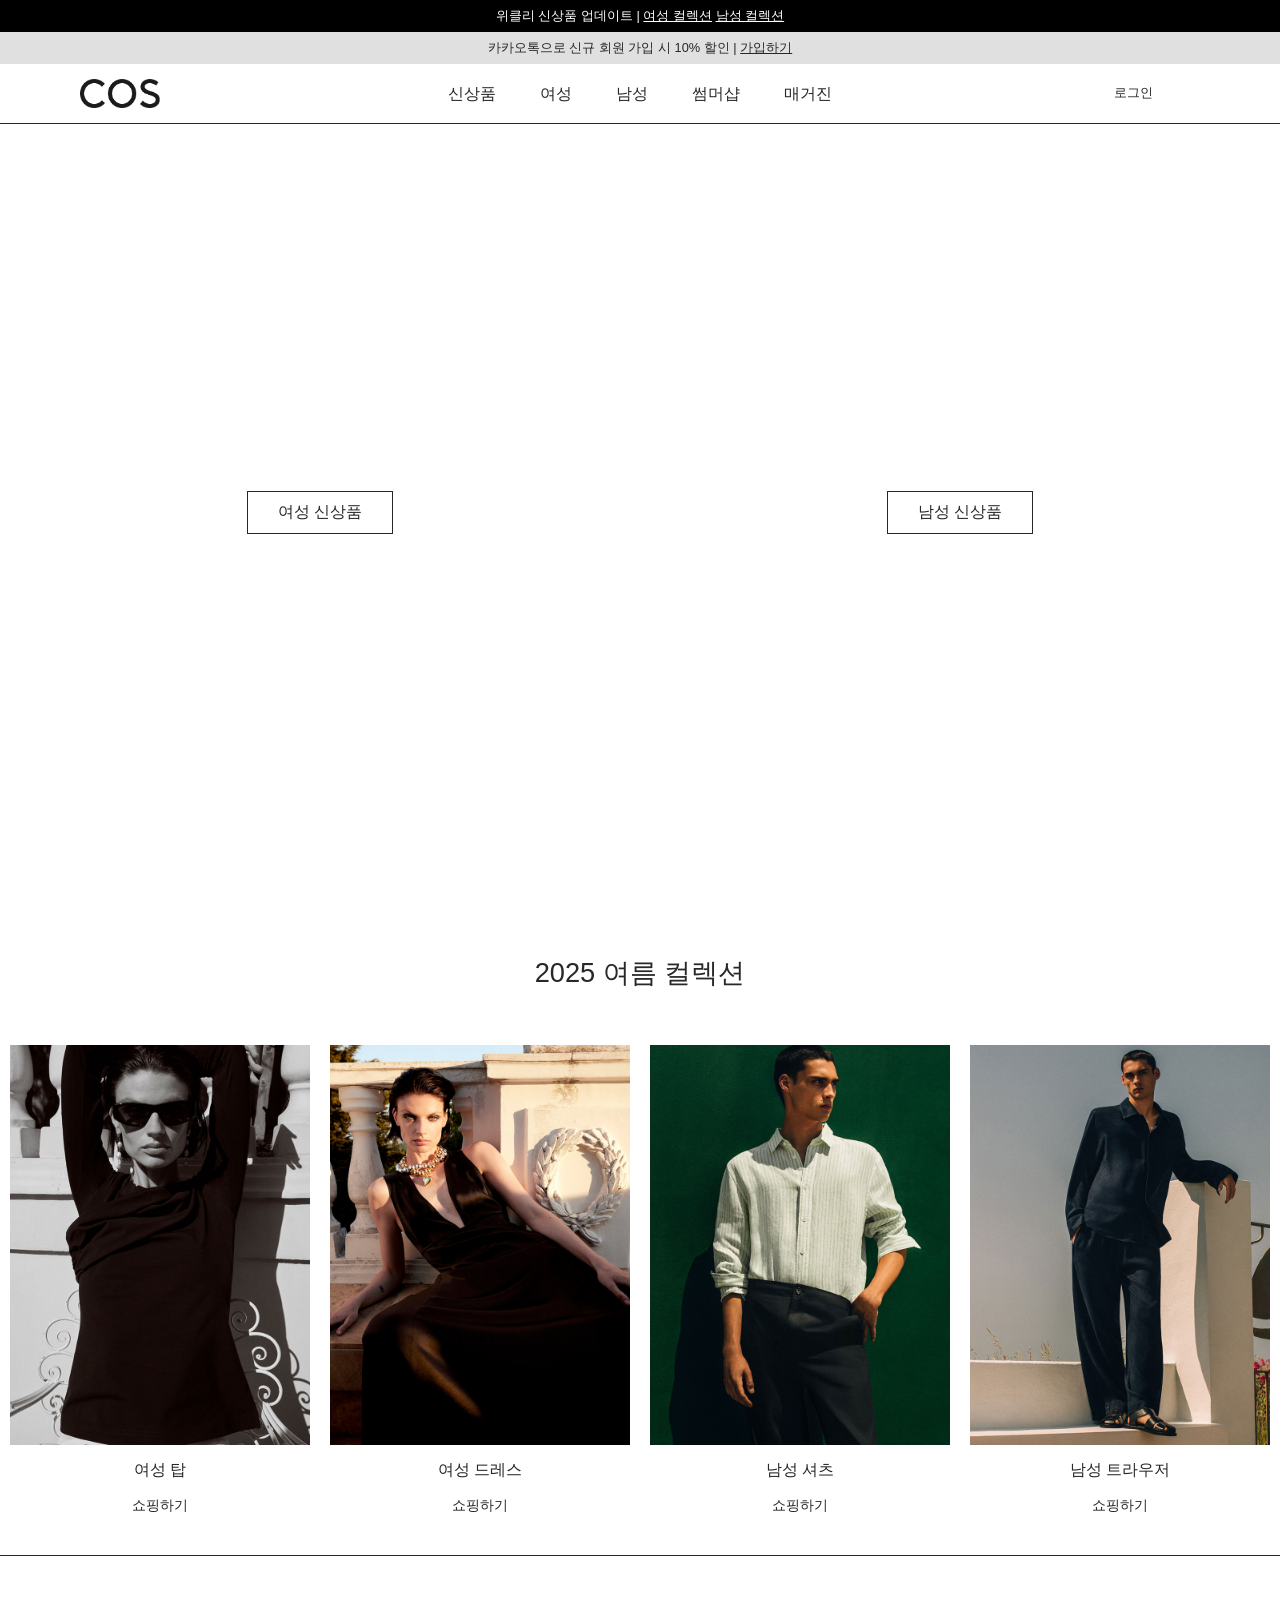
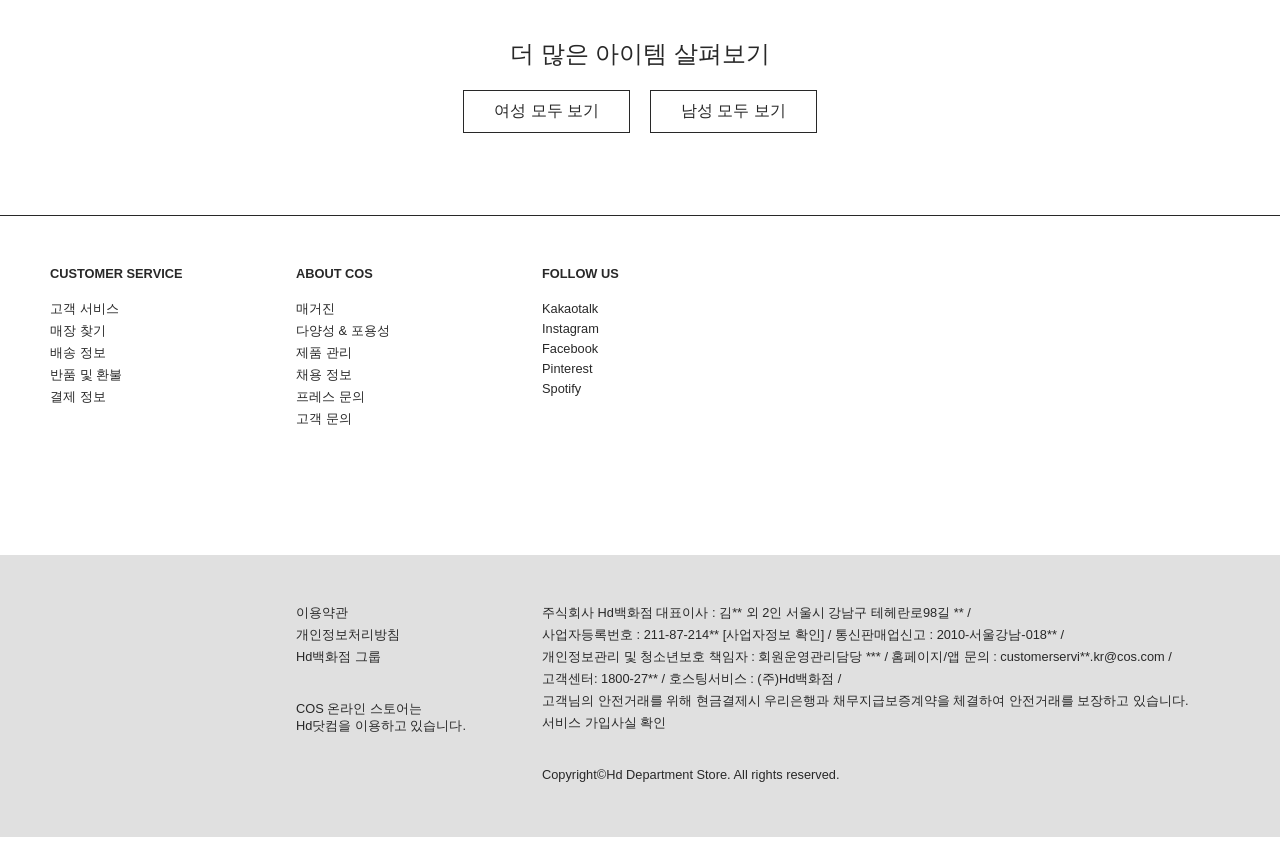
==== commit e36ad600: "m-nav safari scrolling 수정" ====
--- a/public/index.html
+++ b/public/index.html
@@ -399,7 +399,7 @@
     <!-- 메뉴 오픈 전체 영역 화이트 효과 -->
     <div class="overlay"></div>
 
-    <!-- 로그인 팝업 -->
+    <!-- 로그인 모달 -->
     <div id="login">
       <div class="login-top">
         <p>로그인 또는 회원가입</p>
--- a/public/style/media.css
+++ b/public/style/media.css
@@ -63,7 +63,8 @@
 
 @media (max-width: 1024px) {
   .m-nav {
-    overflow-y: auto;
+    overflow-y: scroll;
+    -webkit-overflow-scrolling: touch;
   }
 
   #nav {
